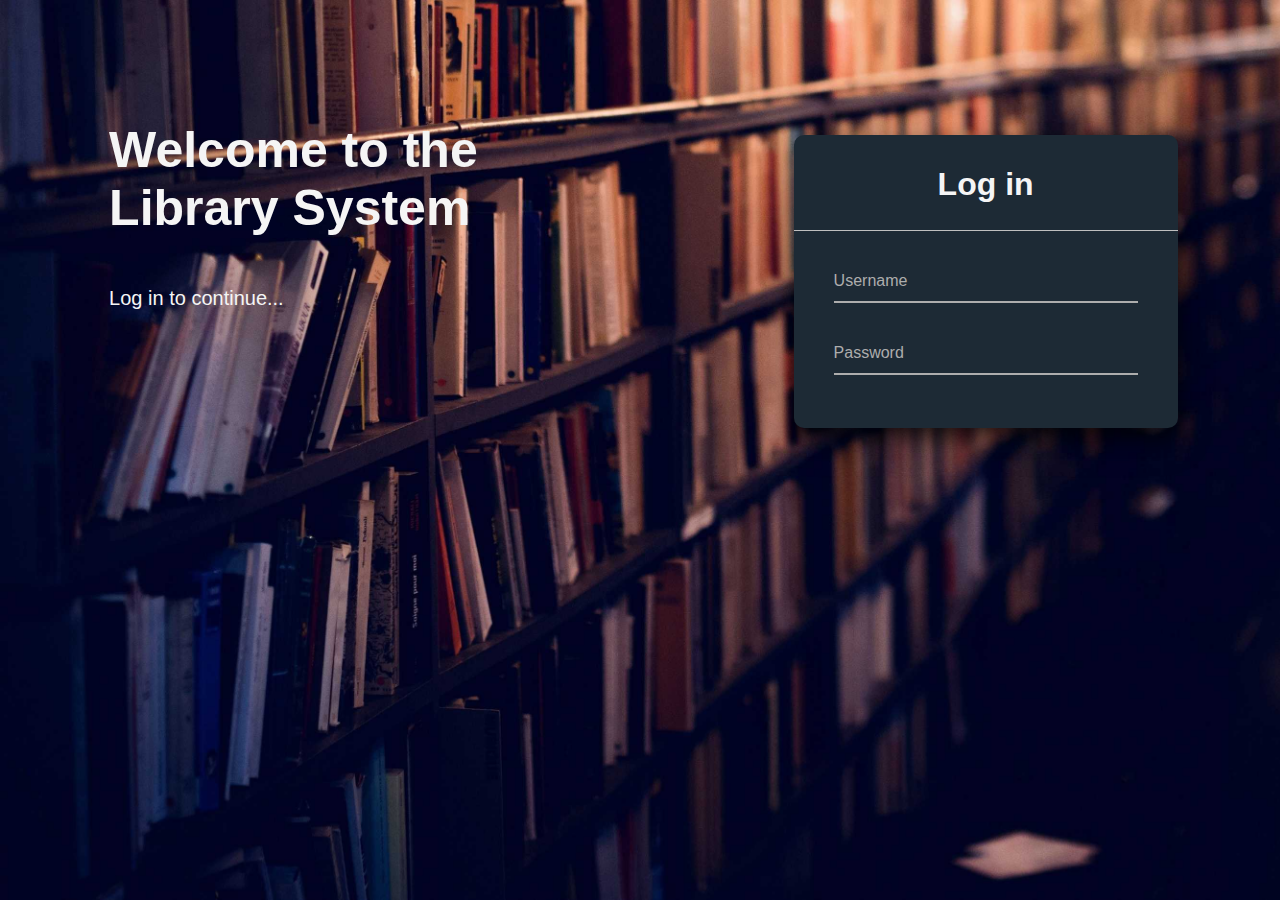
==== Feature login reg/signinup.html @ 745be5c5 "Login form input fields added" ====
<!DOCTYPE html>
<html lang="en">

<head>
    <!-- Required meta tags -->
    <meta charset="utf-8">
    <meta name="viewport" content="width=device-width, initial-scale=1, shrink-to-fit=no">

    <!-- External CSS file -->
    <link rel="stylesheet" type="text/css" href="signinup.css">
    
    <title>Library System</title>
</head>

<body>
    <!-- Welcome text -->
    <div class="welcomeText">
        <p class="text1">Welcome to the Library System</p>
        <p class="text2">Log in to continue...</p>
    </div>

    <!--Login form-->
    <div class="loginContainer">

        <!-- title for login container -->
        <h1 style="color: #f5f5f5;">Log in</h1>
        <form action="" method="post" autocomplete="off">

            <!-- Input field for username -->
            <div class="text_field">
                <input type="text" name="lUsername" id="lUsername" required>
                <span></span>
                <label>Username</label>
            </div>
            <!-- Input field for password -->
            <div class="text_field">
                <input type="password" name="lPassword" id="lPassword" required>
                <span></span>
                <label>Password</label>
            </div>
        </form>
    </div>
</body>
</html>
---- Feature login reg/signinup.css ----
* {
    box-sizing: border-box;
    -webkit-transition: 0.2s;
    transition: 0.2s;
}

body {
    font-family: Arial, Helvetica, sans-serif;
    background-image: url("../Resource/background_image.jpg");
    background-repeat: no-repeat;
    background-attachment: fixed;
    background-size: cover;
}

/* Welcome text */
.welcomeText {
    width: 50%;
    color: #f5f5f5;
    padding-top: 5%;
    padding-left: 8%;
    padding-bottom: 8%;
}
.welcomeText .text1 {
    font-size: 50px;
    font-weight: 700;
}
.welcomeText .text2 {
  font-size: 20px;
}

/* Login form modal */
.loginContainer {
    position: absolute;
    top: 15%;
    left: 62%;
    width: 30%;
    background: #1D2A35;
    border-radius: 10px;
    overflow: auto;
    box-shadow: 0 9px 18px 0 rgba(0, 0, 0, 0.6), 0 12px 36px 0 rgba(0, 0, 0, 0.3);
}
.loginContainer h1 {
    text-align: center;
    padding: 10px 0 27px 0;
    border-bottom: 1px solid silver;
}
.loginContainer form {
    padding: 0 40px 23px 40px;
    box-sizing: border-box; 
}
form .text_field {
    position: relative;
    border-bottom: 2px solid #adadad;
    margin: 30px 0;
}
.text_field input {
    width: 100%;
    padding: 0 15px;
    height: 40px;
    font-size: 16px;
    border: none;
    background: none;
    outline: none;
    color: #f0f0f0;
}
.text_field label {
    position: absolute;
    top: 50%;
    left: 0px;
    color: #adadad;
    transform: translateY(-50%);
    font-size: 16px;
    pointer-events: none;
    transition: .5s;
}
.text_field span::before {
    content: '';
    position: absolute;
    top: 40px;
    left: 0;
    width: 0%;
    height: 2px;
    background: #2691d9;
    transition: .5s;
}
.text_field input:focus ~ label,
.text_field input:valid ~ label {
    top: -5px;
    color: #2691d9;
}
.text_field input:focus ~ span::before,
.text_field input:valid ~ span::before {
    width: 100%;
}
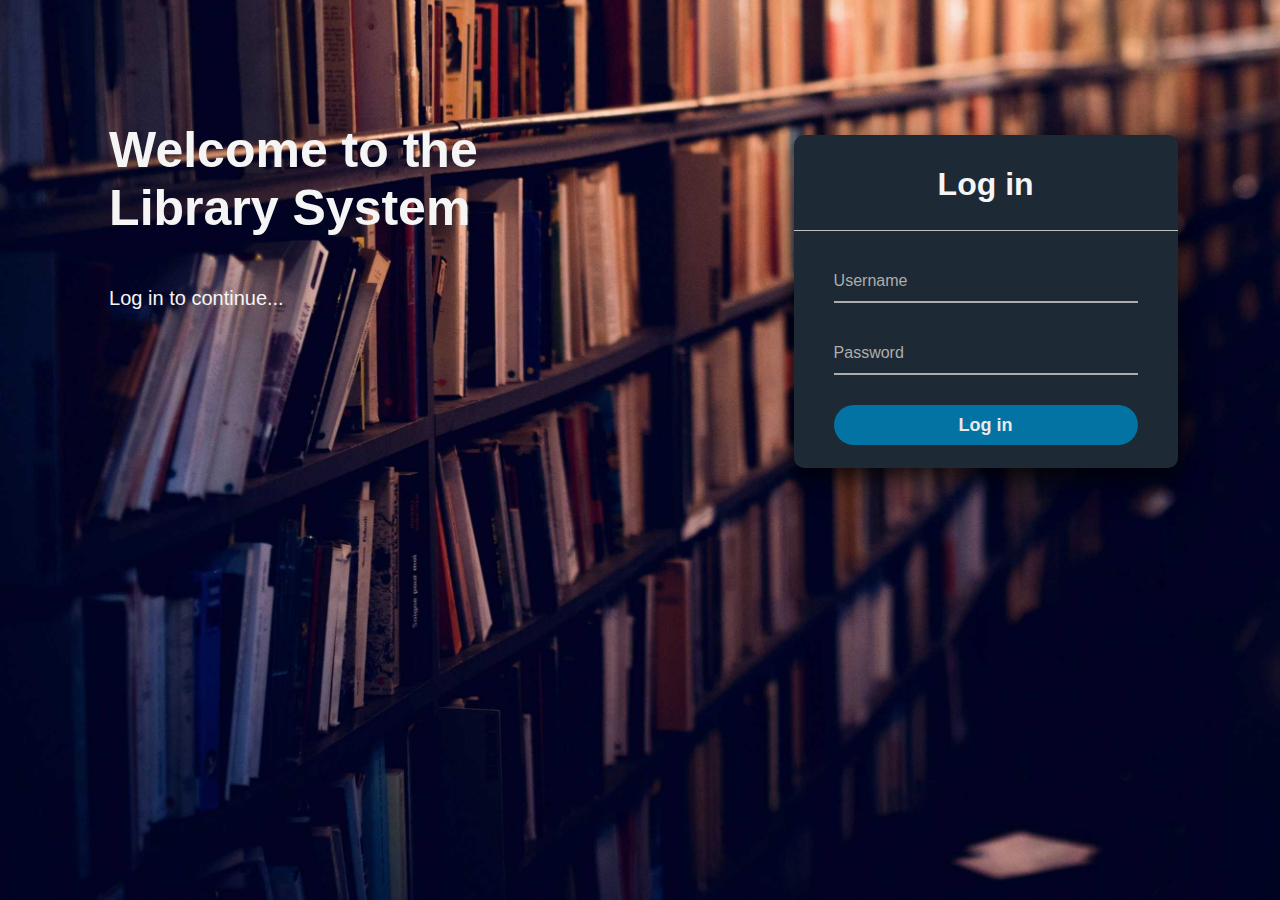
==== commit fdc6863a: "Login button added" ====
--- a/Feature login reg/signinup.html
+++ b/Feature login reg/signinup.html
@@ -38,6 +38,10 @@
                 <span></span>
                 <label>Password</label>
             </div>
+            <!-- Login button -->
+            <button class="buttonLogin" style="vertical-align:middle" type="submit" name="signin">
+                <span>Log in</span>
+            </button>
         </form>
     </div>
 </body>
--- a/Feature login reg/signinup.css
+++ b/Feature login reg/signinup.css
@@ -91,4 +91,46 @@
 .text_field input:focus ~ span::before,
 .text_field input:valid ~ span::before {
     width: 100%;
-}  +}  
+
+/*Login button*/
+.buttonLogin {
+    display: inline-block;
+    border-radius: 25px;
+    background-color: rgb(1, 123, 175);
+    border: none;
+    width: 100%;
+    height: 40px;
+    color: white;
+    text-align: center;
+    transition: all 0.5s;
+    cursor: pointer;
+    opacity: 0.9;
+}
+  
+.buttonLogin span {
+    cursor: pointer;
+    font-size: 18px;
+    font-weight: 700;
+    display: inline-block;
+    position: relative;
+    transition: 0.5s;
+}
+  
+.buttonLogin span:after {
+    content: '\00bb';
+    position: absolute;
+    opacity: 0;
+    top: 0;
+    right: -20px;
+    transition: 0.5s;
+}
+  
+.buttonLogin:hover span {
+    padding-right: 25px;
+}
+  
+.buttonLogin:hover span:after {
+    opacity: 1;
+    right: 0;
+}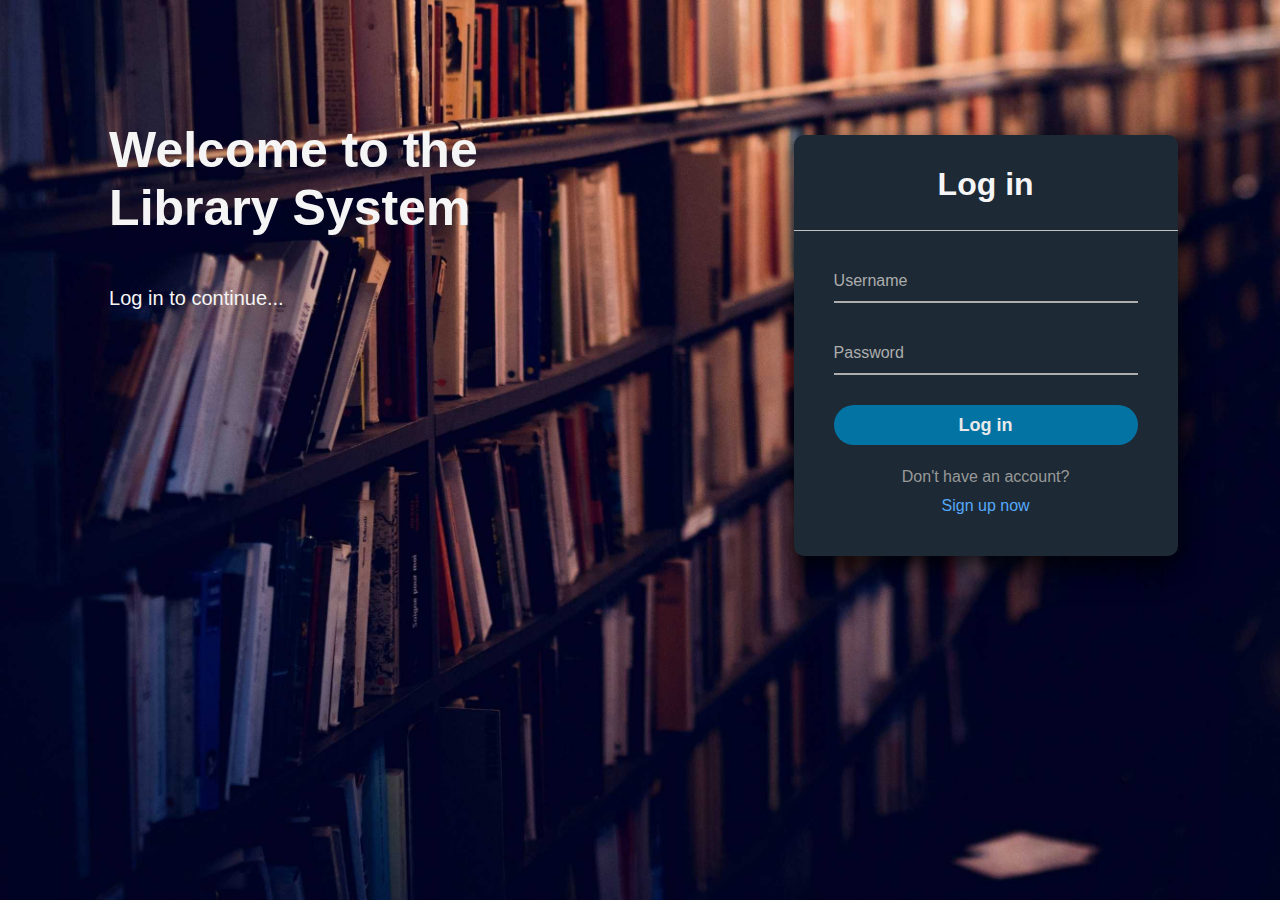
==== commit ad99a79f: "Sign up form modal popup button added" ====
--- a/Feature login reg/signinup.html
+++ b/Feature login reg/signinup.html
@@ -43,6 +43,10 @@
                 <span>Log in</span>
             </button>
         </form>
+        <!-- Sign up form modal popup button -->
+        <div class="signUpText">  
+            <span style="color: #999;">Don't have an account?<span><br><button class="buttonSignUp" style="width:auto;">Sign up now</button>
+        </div>
     </div>
 </body>
 </html>--- a/Feature login reg/signinup.css
+++ b/Feature login reg/signinup.css
@@ -133,4 +133,23 @@
 .buttonLogin:hover span:after {
     opacity: 1;
     right: 0;
+}
+
+/*Login form signup button and text*/
+.buttonSignUp {
+    border: none;
+    color: rgb(85, 168, 252);
+    background-color: inherit;
+    font-size: 16px;
+    cursor: pointer;
+    display: inline-block;
+    margin-top: 10px;
+}
+  
+.buttonSignUp:hover {text-decoration-line: underline;}
+  
+.signUpText {
+    text-align: center;
+    padding-bottom: 40px;
+    color: #555;
 }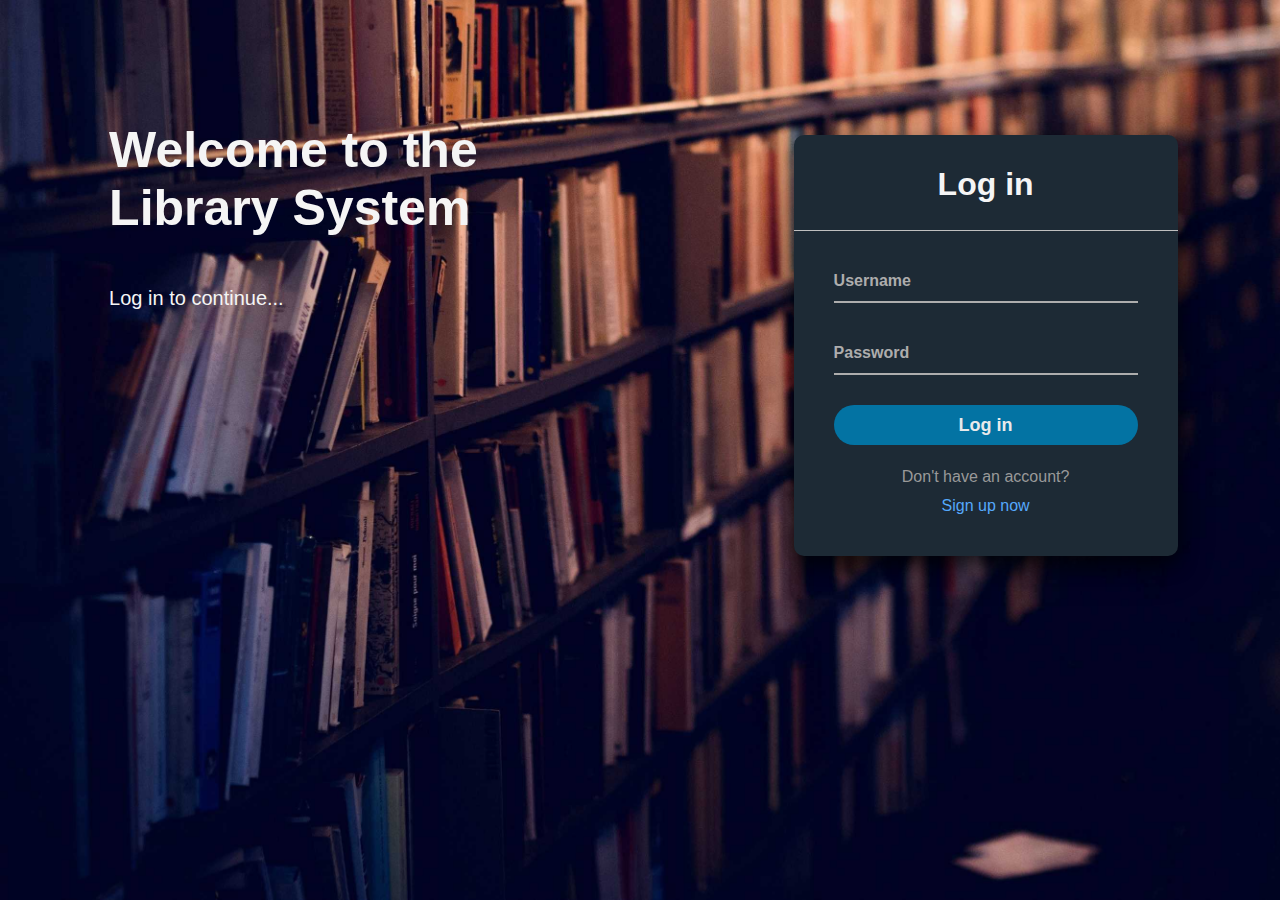
==== commit 981e28e3: "Sign up form modal input fields and submit button added" ====
--- a/Feature login reg/signinup.html
+++ b/Feature login reg/signinup.html
@@ -45,8 +45,96 @@
         </form>
         <!-- Sign up form modal popup button -->
         <div class="signUpText">  
-            <span style="color: #999;">Don't have an account?<span><br><button class="buttonSignUp" style="width:auto;">Sign up now</button>
+            <span style="color: #999;">Don't have an account?<span><br><button class="buttonSignUp" onclick="document.getElementById('id01').style.display='block'" style="width:auto;">Sign up now</button>
         </div>
     </div>
+
+
+    <!-- Sign up form modal -->
+    <div id="id01" class="modal">
+  
+        <form class="modal-content animate" action="" method="post" autocomplete="off">
+            <!-- Modal close button -->
+            <div class="imgcontainer">
+                <span onclick="document.getElementById('id01').style.display='none'" class="close">&times;</span>
+            </div>
+        
+            <div class="container">
+                <!-- Title for sign up container -->
+                <h2 style="text-align: center; margin: 12px 0 24px 0; position: relative; color:#f5f5f5;">Sign Up</h2>
+                <hr style="border: 1px solid silver; margin-bottom: 12px;">
+
+                <!-- Input field for sign up -->
+                <div class="row">
+                    <div class="col-25">
+                        <label for="firstName">First Name</label>
+                    </div>
+                    <div class="col-75">
+                        <input type="text" class="inputField" id="firstName" name="firstName" placeholder="enter first name" required>
+                    </div>
+                </div>
+
+                <div class="row">
+                    <div class="col-25">
+                        <label for="lastName">Last Name</label>
+                    </div>
+                    <div class="col-75">
+                        <input type="text" class="inputField" id="lastName" name="lastName" placeholder="enter last name" required>
+                    </div>
+                </div>
+
+                <div class="row">
+                    <div class="col-25">
+                        <label for="userId">User Id</label>
+                    </div>
+                    <div class="col-75">
+                        <input type="text" class="inputField" id="userId" name="userId" pattern="U[0-9]{3}" placeholder="UXXX" required>
+                    </div>
+                </div>
+
+                <div class="row">
+                    <div class="col-25">
+                        <label for="username">Username</label>
+                    </div>
+                    <div class="col-75">
+                        <input type="text" class="inputField" id="username" name="username" placeholder="enter username" required>
+                    </div>
+                </div>
+
+                <div class="row">
+                    <div class="col-25">
+                        <label for="email">Email</label>
+                    </div>
+                    <div class="col-75">
+                        <input type="email" class="inputField" id="email" name="email" placeholder="enter email address" required>
+                    </div>
+                </div>
+
+                <div class="row">
+                    <div class="col-25">
+                        <label for="password">Password</label>
+                    </div>
+                    <div class="col-75">
+                        <input type="password" class="inputField" id="password" name="password" pattern="[0-9]{8,}" title="Must contain at least 8 digits or more" placeholder="8 digits or more" required>
+                    </div>
+                </div>
+                <!-- Sign up button -->
+                <div class="row">
+                    <input type="submit" value="Sign Up" name="signup">                    
+                </div>
+            </div>
+        </form>
+    </div>
+
+    <script>
+        // Get the modal
+        var modal1 = document.getElementById('id01');
+        // When the user clicks anywhere outside of the modal, close it
+        window.onclick = function(event) {
+            if (event.target == modal1) {
+                modal1.style.display = "none";
+            }
+        }
+    </script>
 </body>
 </html>--- a/Feature login reg/signinup.css
+++ b/Feature login reg/signinup.css
@@ -152,4 +152,140 @@
     text-align: center;
     padding-bottom: 40px;
     color: #555;
+}
+
+/* The sign up modal (background) */
+.modal {
+    display: none;
+    position: fixed;
+    z-index: 1;
+    left: 0;
+    top: 0;
+    width: 100%;
+    height: 100%;
+    overflow: auto;
+    background-color: rgb(0,0,0); /* Fallback color */
+    background-color: rgba(0,0,0,0.8); /* Black w/ opacity */
+}
+  
+/* Modal content */
+.modal-content {
+    background-color: #1D2A35;
+    margin: 5% auto;
+    width: 450px;
+    border-radius: 4px;
+    box-shadow: 0 6px 12px 0 rgba(0, 0, 0, 0.2), 0 9px 30px 0 rgba(0, 0, 0, 0.19);
+}
+
+.container {
+  padding: 16px;
+}
+
+/* position the close button */
+.imgcontainer {
+    position: relative;
+}
+  
+/* The close button (x) */
+.close {
+    position: absolute;
+    right: 16px;
+    top: 0;
+    color: #a0a0a0;
+    font-size: 35px;
+    font-weight: bold;
+}
+  
+.close:hover,
+.close:focus {
+    color: rgb(105, 105, 105);
+    cursor: pointer;
+}
+  
+/* Add zoom animation */
+.animate {
+    -webkit-animation: animatezoom 0.6s;
+    animation: animatezoom 0.6s
+}
+  
+@-webkit-keyframes animatezoom {
+    from {-webkit-transform: scale(0)} 
+    to {-webkit-transform: scale(1)}
+}
+    
+@keyframes animatezoom {
+    from {transform: scale(0)} 
+    to {transform: scale(1)}
+}
+
+/* The sign up modal input field */
+.col-25 {
+    float: left;
+    width: 25%;
+    margin-top: 6px;
+}
+  
+.col-75 {
+    float: left;
+    width: 75%;
+    margin-top: 6px;
+}
+
+.inputField {
+    width: 100%;
+    padding: 10px;
+    border: 2px solid #8f8f8f;
+    border-radius: 4px;
+    resize: vertical;
+    background-color: #1f2b31;
+}
+  
+.inputField:focus {
+    -webkit-transition: 0.5s;
+    transition: 0.5s;
+    border: 2px solid rgb(1, 123, 175);
+    outline: none;
+    background-color: rgba(128, 217, 255, 0.1);
+}
+  
+.inputField:hover {
+    border: 2px solid rgb(1, 123, 175);
+}
+
+.container .row input {
+  color: #e4e4e4;
+}
+
+/* The sign up modal input field label */
+label {
+  padding: 12px 12px 12px 0;
+  display: inline-block;
+  font-weight: bold;
+  color: #acacac;
+}
+
+/* Clear floats after the columns */
+.row::after {
+    content: "";
+    display: table;
+    clear: both;
+}
+
+/* The sign up modal submit button */
+input[type=submit] {
+    background-color: rgb(1, 123, 175);
+    color: white;
+    padding: 12px 20px;
+    border: none;
+    border-radius: 4px;
+    cursor: pointer;
+    opacity: 0.8;
+    width: 100%;
+    margin-top: 16px;
+    font-size: 15px;
+    font-weight: 600;
+}
+  
+input[type=submit]:hover {
+    opacity: 1;
 }